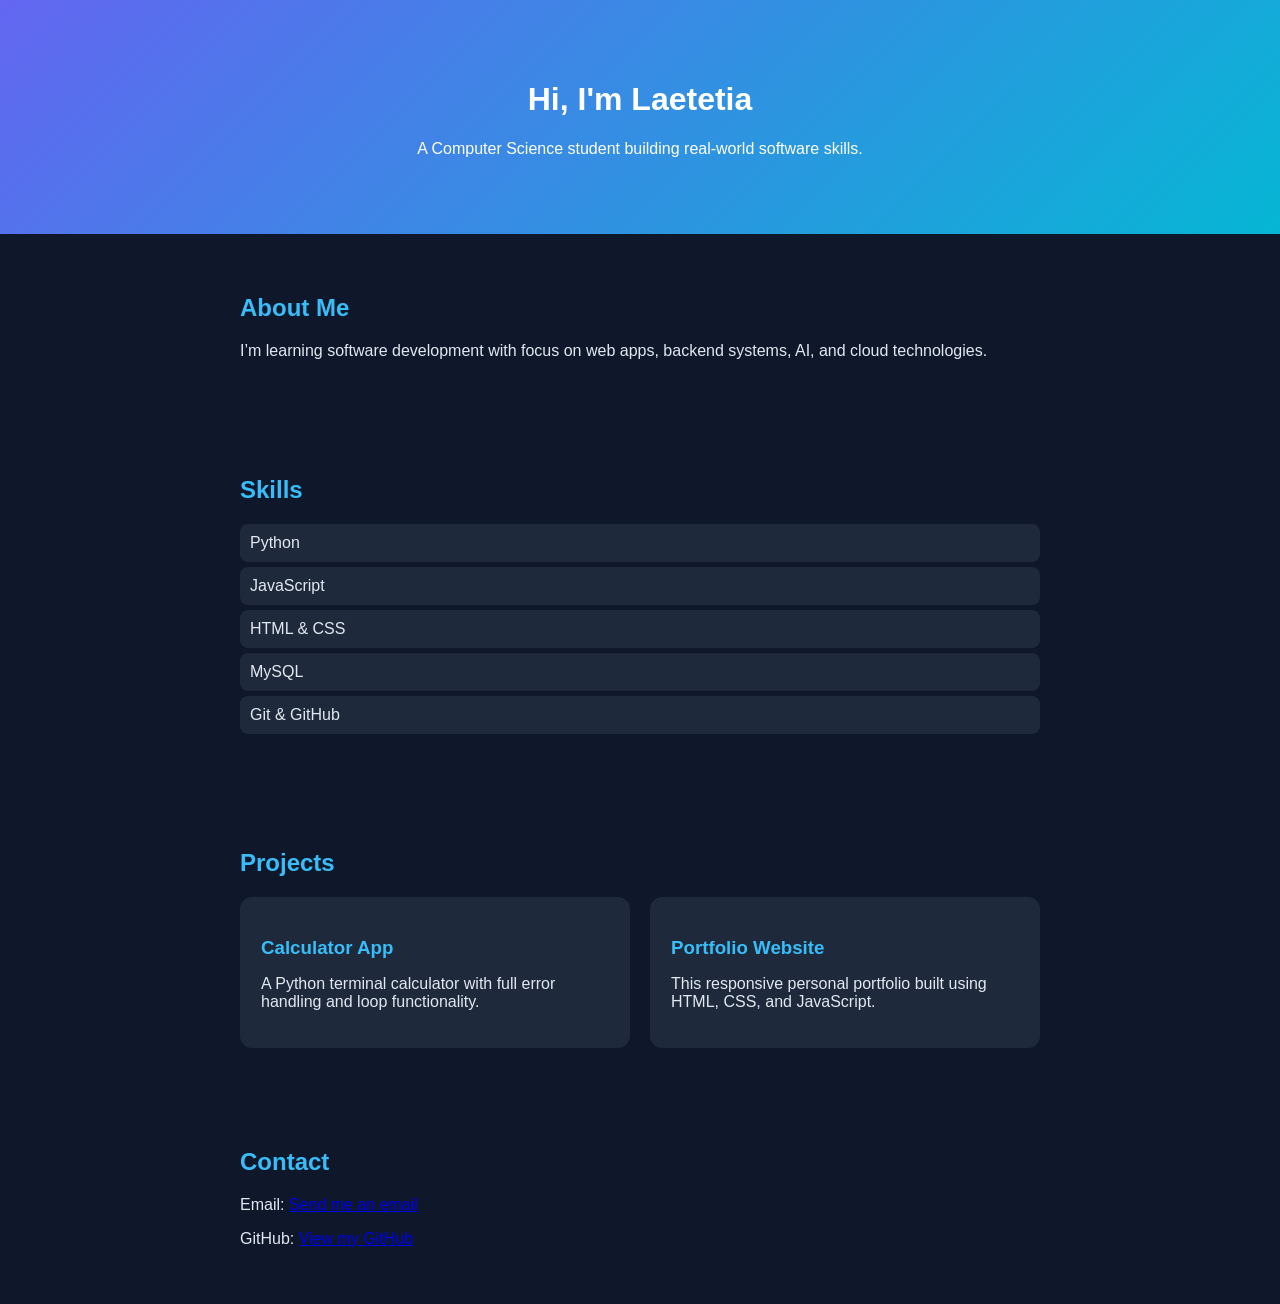
==== index.html @ 20bce2ae "Upgrade portfolio v2 with project cards and improved layout" ====
<!DOCTYPE html>
<html lang="en">
<head>
    <meta charset="UTF-8">
    <meta name="viewport" content="width=device-width, initial-scale=1.0">
    <title>Laetetia | Portfolio</title>
    <link rel="stylesheet" href="style.css">
</head>
<body>

    <header class="hero">
        <h1>Hi, I'm Laetetia </h1>
        <p>A Computer Science student building real-world software skills.</p>
    </header>

    <section class="about">
        <h2>About Me</h2>
        <p>I’m learning software development with focus on web apps, backend systems, AI, and cloud technologies.</p>
    </section>

    <section class="skills">
        <h2>Skills</h2>
        <ul>
            <li>Python</li>
            <li>JavaScript</li>
            <li>HTML & CSS</li>
            <li>MySQL</li>
            <li>Git & GitHub</li>
        </ul>
    </section>

    <section class="projects">
    <h2>Projects</h2>

    <div class="project-grid">

        <div class="card">
            <h3>Calculator App</h3>
            <p>A Python terminal calculator with full error handling and loop functionality.</p>
        </div>

        <div class="card">
            <h3>Portfolio Website</h3>
            <p>This responsive personal portfolio built using HTML, CSS, and JavaScript.</p>
        </div>

    </div>
</section>
    <section class="contact">
    <h2>Contact</h2>

    <p>Email: <a href="mailto:laetetiamumbe@gmail.com">Send me an email</a></p>
    <p>GitHub: <a href="https://github.com/Laetetia" target="_blank">View my GitHub</a></p>
</section>

    <script src="script.js"></script>
</body>
</html>
---- style.css ----
body {
    font-family: Arial, sans-serif;
    margin: 0;
    padding: 0;
    background: #0f172a;
    color: #e2e8f0;
}

.hero {
    text-align: center;
    padding: 60px 20px;
    background: linear-gradient(135deg, #6366f1, #06b6d4);
    color: white;
}

section {
    padding: 40px;
    max-width: 800px;
    margin: auto;
}

h2 {
    color: #38bdf8;
}

ul {
    list-style: none;
    padding: 0;
}

ul li {
    background: #1e293b;
    margin: 5px 0;
    padding: 10px;
    border-radius: 8px;
    transition: 0.3s;
}

ul li:hover {
    background: #334155;
    transform: translateX(5px);
}
@media (max-width: 768px) {
    .hero {
        padding: 40px 15px;
    }

    section {
        padding: 20px;
    }

    h1 {
        font-size: 24px;
    }

    h2 {
        font-size: 20px;
    }

    ul li {
        font-size: 14px;
    }
}
.hero h1 {
    animation: fadeDown 1s ease-in-out;
}

.hero p {
    animation: fadeUp 1.2s ease-in-out;
}

@keyframes fadeDown {
    from {
        opacity: 0;
        transform: translateY(-20px);
    }
    to {
        opacity: 1;
        transform: translateY(0);
    }
}

@keyframes fadeUp {
    from {
        opacity: 0;
        transform: translateY(20px);
    }
    to {
        opacity: 1;
        transform: translateY(0);
    }
}
.project-grid {
    display: grid;
    grid-template-columns: repeat(auto-fit, minmax(250px, 1fr));
    gap: 20px;
    margin-top: 20px;
}

.card {
    background: #1e293b;
    padding: 20px;
    border-radius: 12px;
    transition: 0.3s ease;
    border: 1px solid transparent;
}

.card:hover {
    transform: translateY(-5px);
    border-color: #38bdf8;
    background: #263244;
}

.card h3 {
    color: #38bdf8;
    margin-bottom: 10px;
}
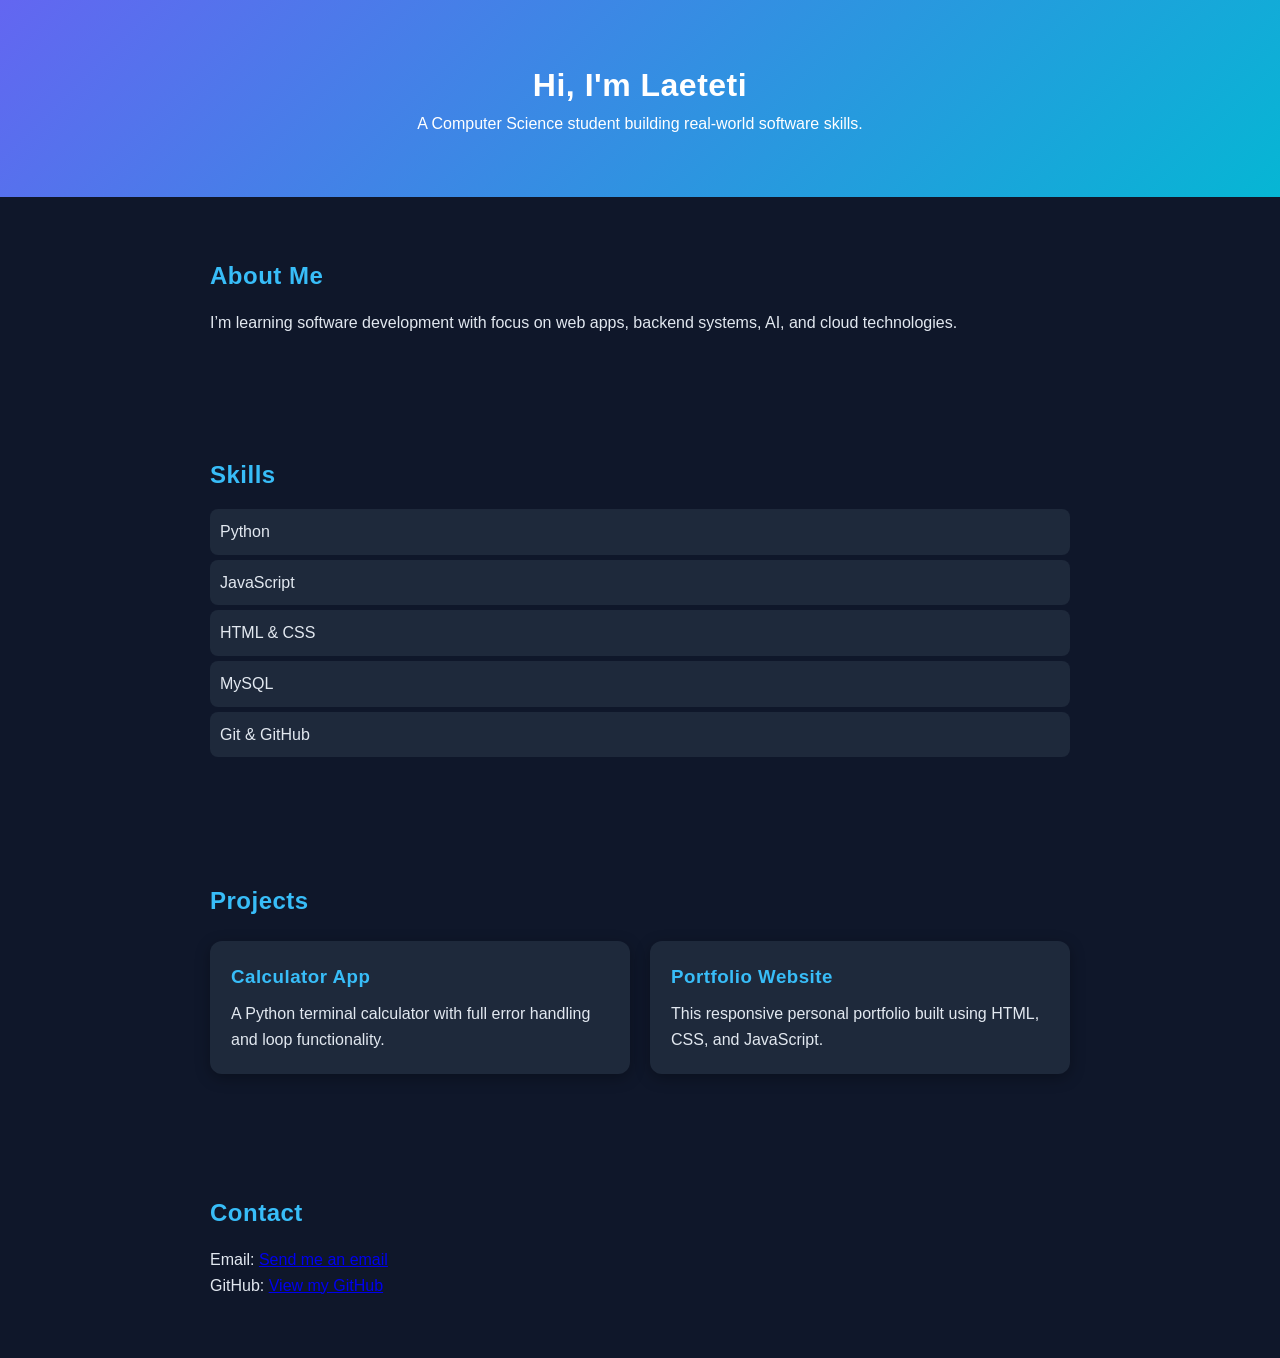
==== commit f9283486: "Portfolio v4: typing animation and UI polish" ====
--- a/index.html
+++ b/index.html
@@ -9,7 +9,7 @@
 <body>
 
     <header class="hero">
-        <h1>Hi, I'm Laetetia </h1>
+        <h1></h1>
         <p>A Computer Science student building real-world software skills.</p>
     </header>
 
--- a/style.css
+++ b/style.css
@@ -1,3 +1,20 @@
+* {
+    margin: 0;
+    padding: 0;
+    box-sizing: border-box;
+}
+
+body {
+    line-height: 1.6;
+}
+h1, h2, h3 {
+    font-family: Arial, sans-serif;
+    letter-spacing: 0.5px;
+}
+
+h2 {
+    margin-bottom: 15px;
+}
 body {
     font-family: Arial, sans-serif;
     margin: 0;
@@ -5,7 +22,9 @@
     background: #0f172a;
     color: #e2e8f0;
 }
-
+html {
+    scroll-behavior: smooth;
+}
 .hero {
     text-align: center;
     padding: 60px 20px;
@@ -14,8 +33,8 @@
 }
 
 section {
-    padding: 40px;
-    max-width: 800px;
+    padding: 60px 20px;
+    max-width: 900px;
     margin: auto;
 }
 
@@ -114,4 +133,11 @@
 .card h3 {
     color: #38bdf8;
     margin-bottom: 10px;
+}
+.card {
+    box-shadow: 0 4px 15px rgba(0,0,0,0.3);
+}
+
+.card:hover {
+    box-shadow: 0 8px 25px rgba(56, 189, 248, 0.3);
 }
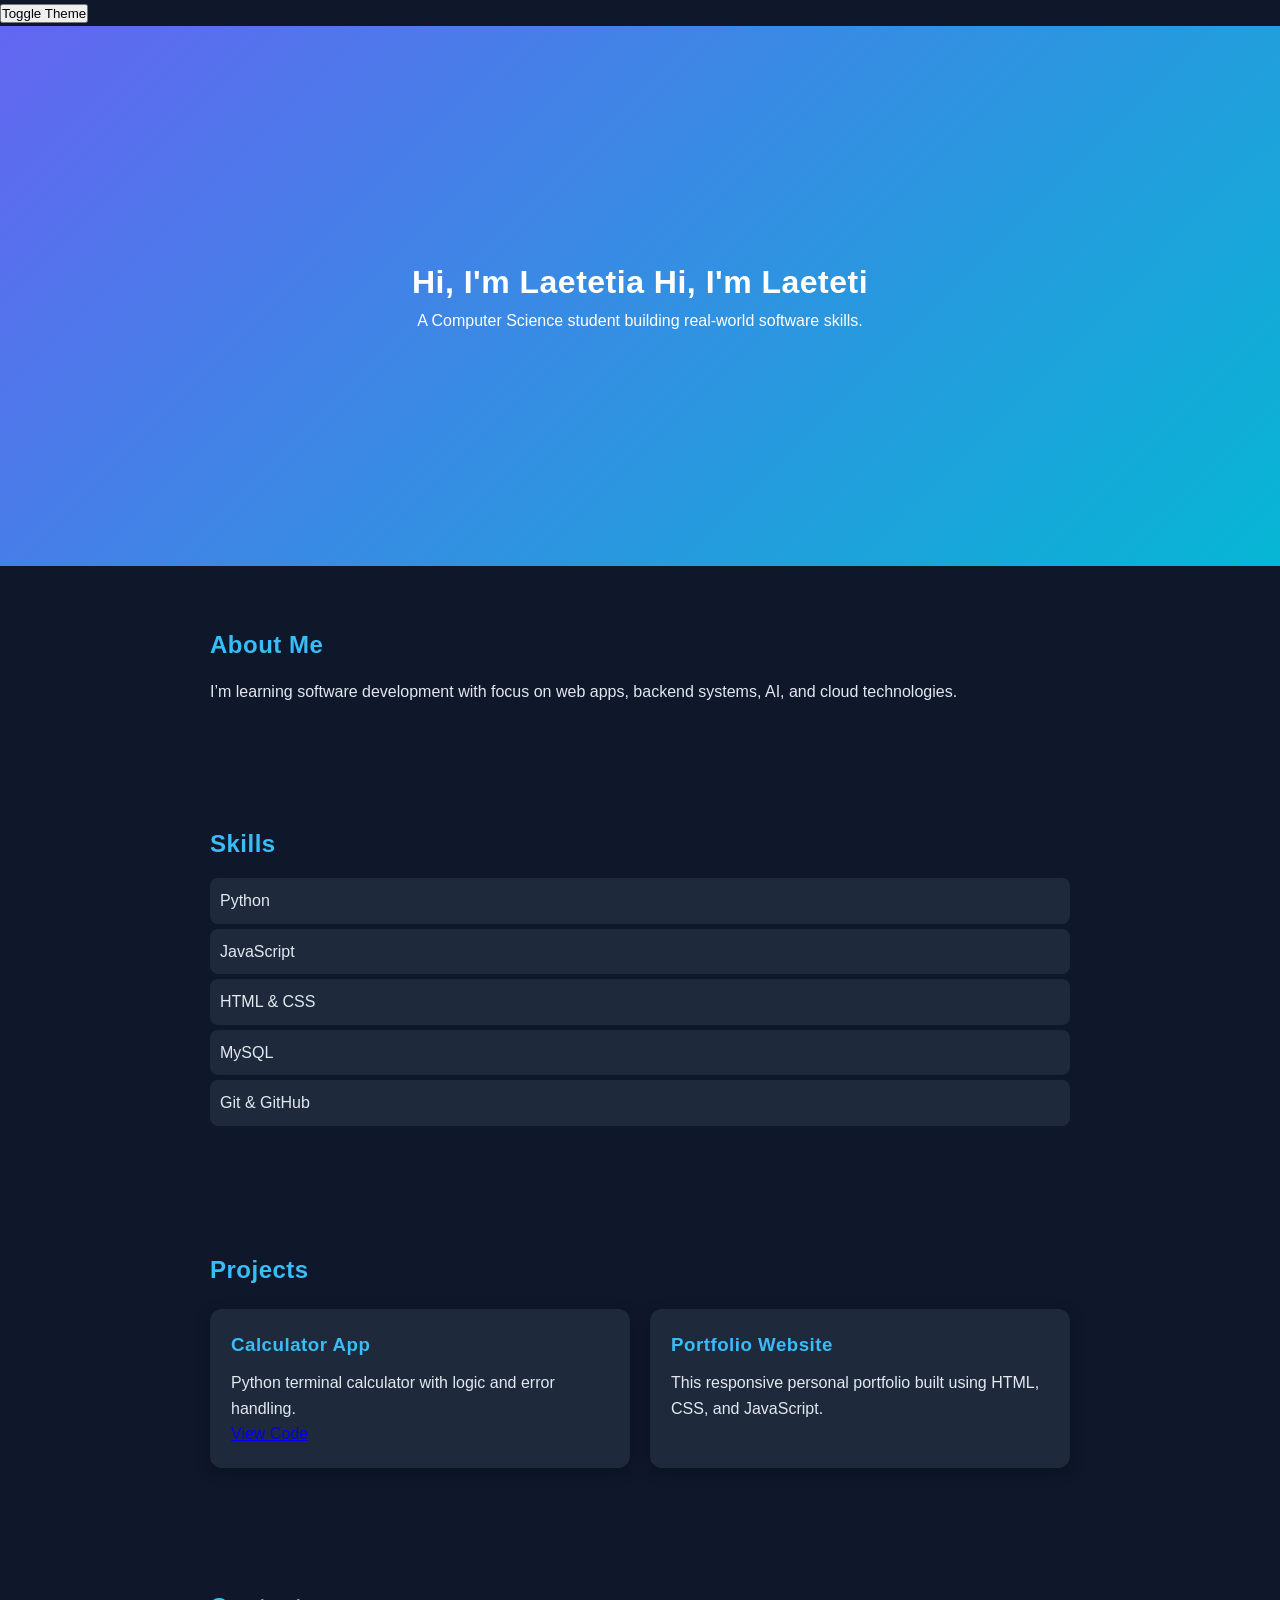
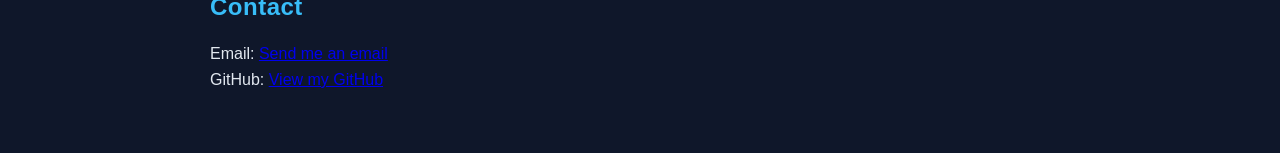
==== commit e8ced63a: "Portfolio v5: theme toggle and professional enhancements" ====
--- a/index.html
+++ b/index.html
@@ -7,9 +7,9 @@
     <link rel="stylesheet" href="style.css">
 </head>
 <body>
-
+<button id="themeToggle">Toggle Theme</button>
     <header class="hero">
-        <h1></h1>
+        <h1>Hi, I'm Laetetia </h1>
         <p>A Computer Science student building real-world software skills.</p>
     </header>
 
@@ -35,9 +35,10 @@
     <div class="project-grid">
 
         <div class="card">
-            <h3>Calculator App</h3>
-            <p>A Python terminal calculator with full error handling and loop functionality.</p>
-        </div>
+    <h3>Calculator App</h3>
+    <p>Python terminal calculator with logic and error handling.</p>
+    <a href="https://github.com/Laetetia/My-career" target="_blank">View Code</a>
+</div>
 
         <div class="card">
             <h3>Portfolio Website</h3>
--- a/style.css
+++ b/style.css
@@ -140,4 +140,20 @@
 
 .card:hover {
     box-shadow: 0 8px 25px rgba(56, 189, 248, 0.3);
+}
+.light-mode {
+    background: #f1f5f9;
+    color: #0f172a;
+}
+
+.light-mode .card {
+    background: white;
+    color: #0f172a;
+}
+.hero {
+    min-height: 60vh;
+    display: flex;
+    flex-direction: column;
+    justify-content: center;
+    align-items: center;
 }
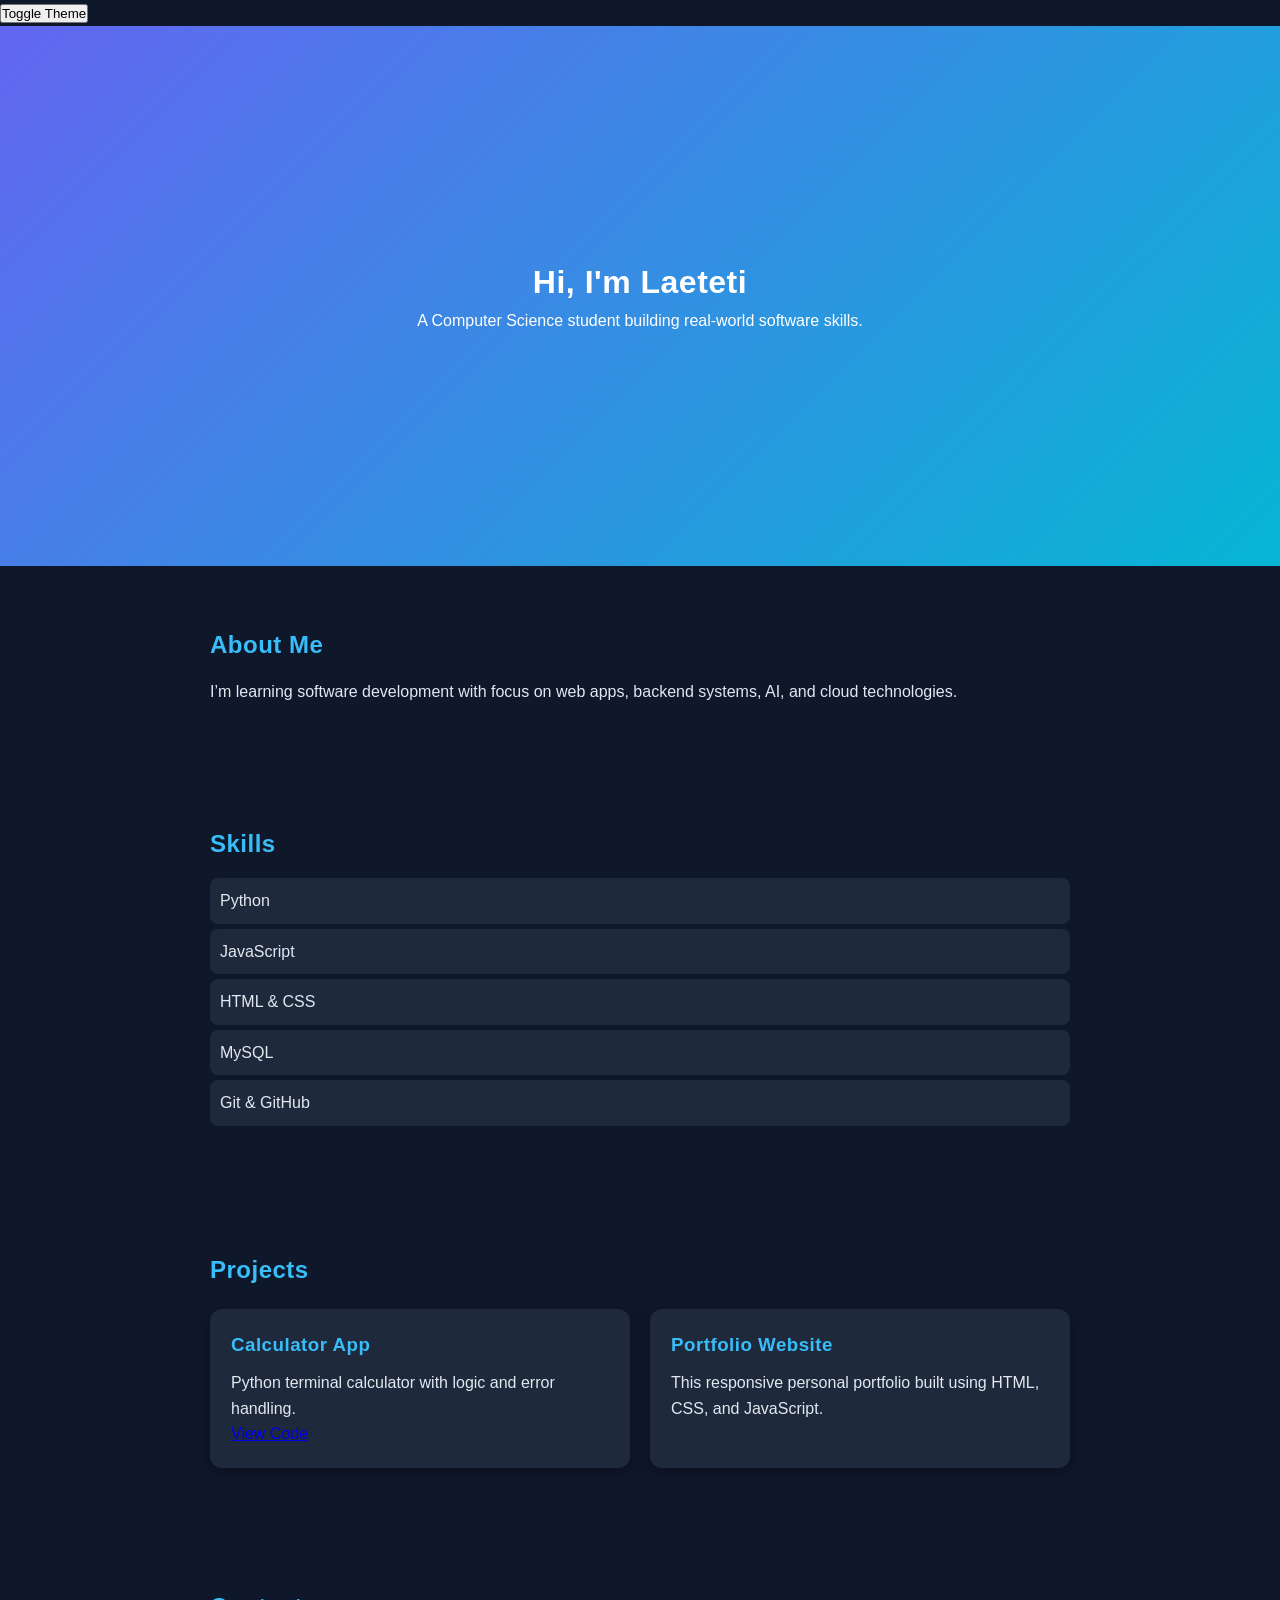
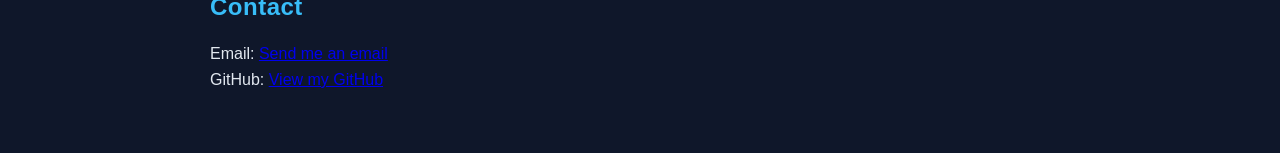
==== commit 39cf3ff1: "Portfolio v5: theme toggle and professional enhancements" ====
--- a/index.html
+++ b/index.html
@@ -9,7 +9,7 @@
 <body>
 <button id="themeToggle">Toggle Theme</button>
     <header class="hero">
-        <h1>Hi, I'm Laetetia </h1>
+        <h1></h1>
         <p>A Computer Science student building real-world software skills.</p>
     </header>
 
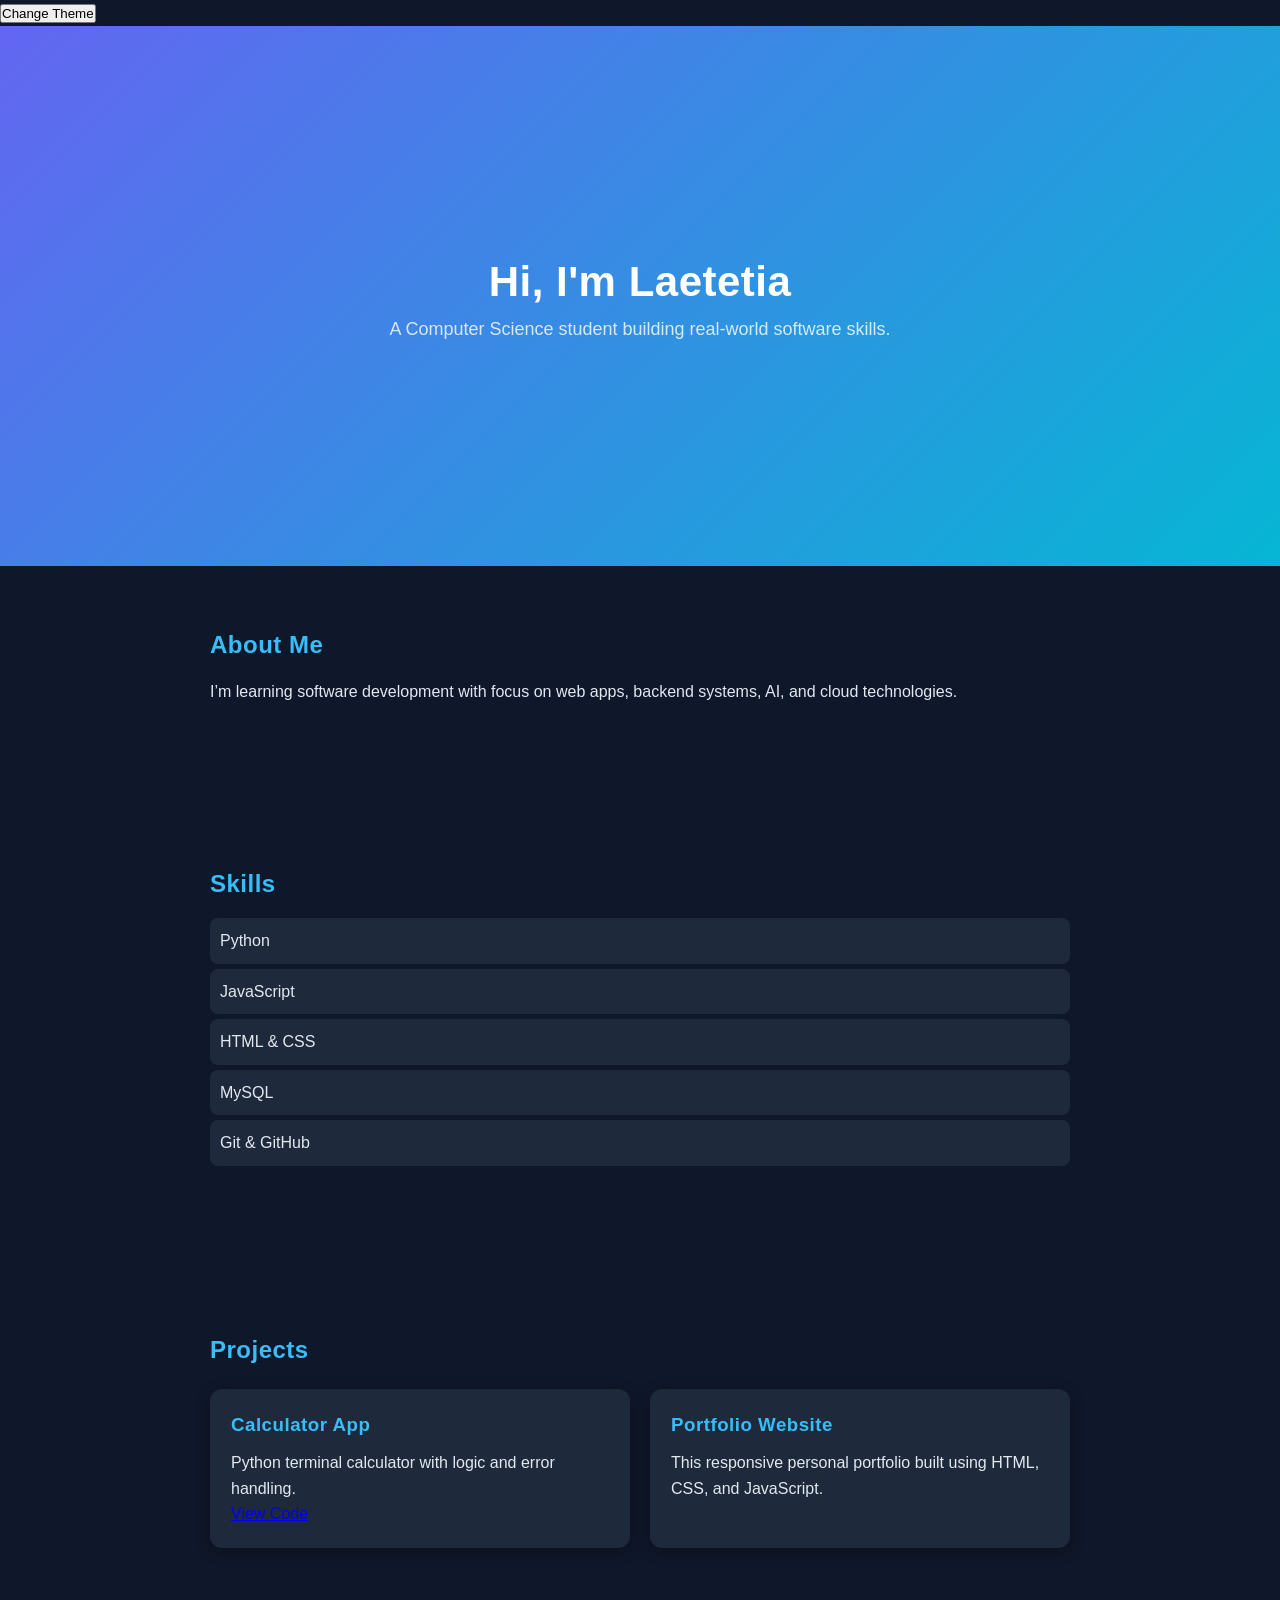
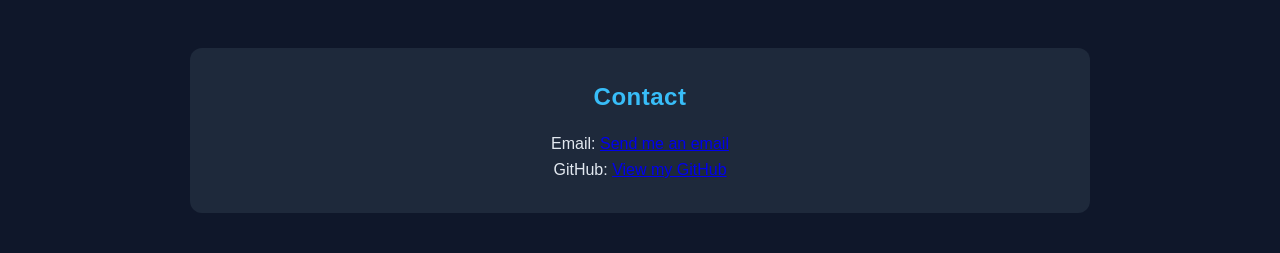
==== commit 408a34a2: "Fix email link using mailto & Portfolio v6: professional UI polish improvements" ====
--- a/index.html
+++ b/index.html
@@ -7,7 +7,7 @@
     <link rel="stylesheet" href="style.css">
 </head>
 <body>
-<button id="themeToggle">Toggle Theme</button>
+<button id="themeToggle">Change Theme</button>
     <header class="hero">
         <h1></h1>
         <p>A Computer Science student building real-world software skills.</p>
@@ -50,7 +50,7 @@
     <section class="contact">
     <h2>Contact</h2>
 
-    <p>Email: <a href="mailto:laetetiamumbe@gmail.com">Send me an email</a></p>
+    <p>Email: <a href="mailto:laetetiamumbe@gmail.com?subject=Portfolio%20Inquiry&body=Hi%20Laetetia,%20I%20saw%20your%20portfolio...">Send me an email</a></p>
     <p>GitHub: <a href="https://github.com/Laetetia" target="_blank">View my GitHub</a></p>
 </section>
 
--- a/style.css
+++ b/style.css
@@ -156,4 +156,22 @@
     flex-direction: column;
     justify-content: center;
     align-items: center;
-}+}
+.hero h1 {
+    font-size: 42px;
+    font-weight: bold;
+}
+
+.hero p {
+    font-size: 18px;
+    opacity: 0.8;
+}
+section {
+    margin-bottom: 40px;
+}
+.contact {
+    background: #1e293b;
+    padding: 30px;
+    border-radius: 12px;
+    text-align: center;
+}
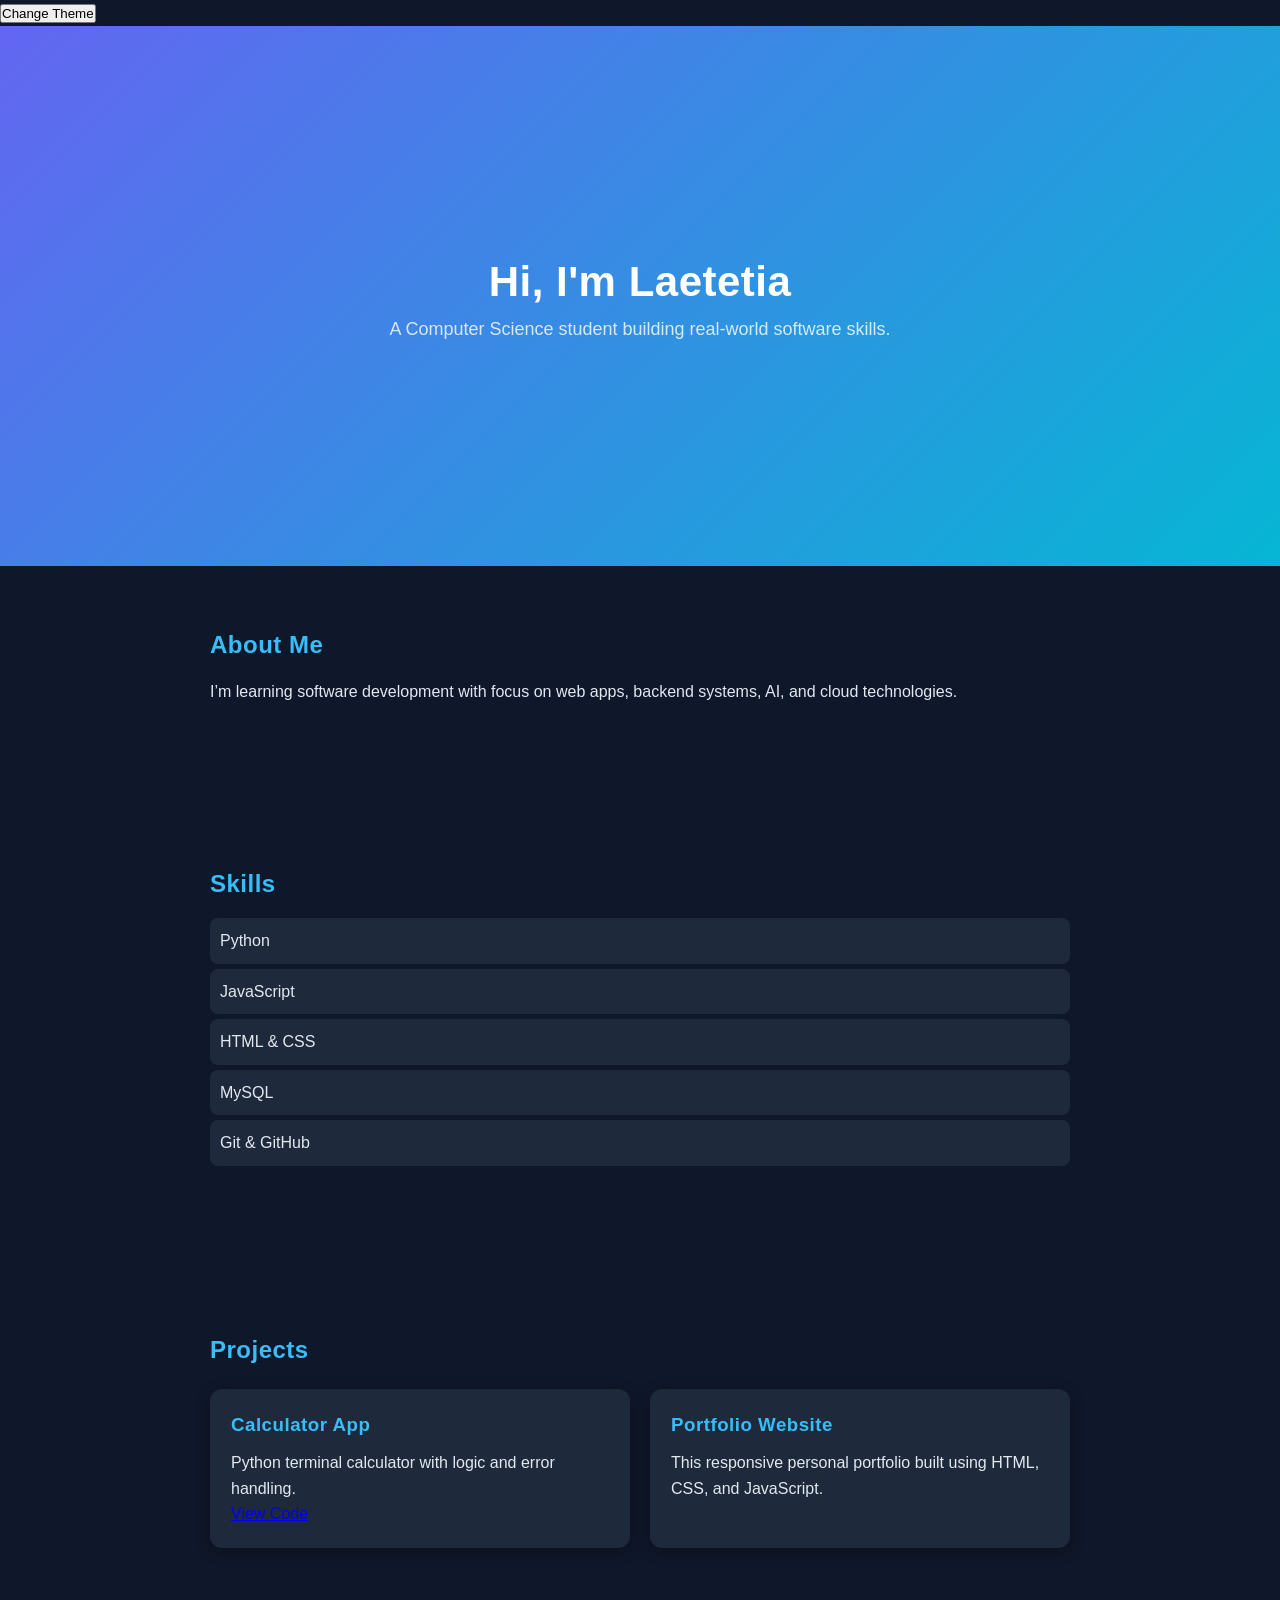
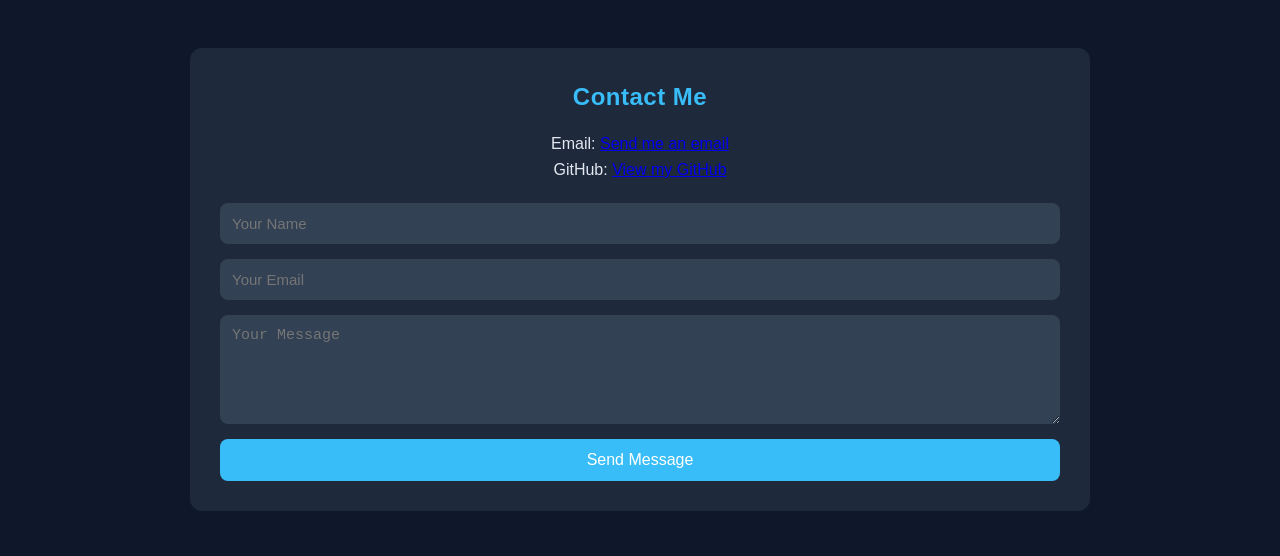
==== commit ea46d039: "Portfolio v7: added interactive contact form" ====
--- a/index.html
+++ b/index.html
@@ -47,12 +47,25 @@
 
     </div>
 </section>
-    <section class="contact">
-    <h2>Contact</h2>
 
-    <p>Email: <a href="mailto:laetetiamumbe@gmail.com?subject=Portfolio%20Inquiry&body=Hi%20Laetetia,%20I%20saw%20your%20portfolio...">Send me an email</a></p>
+<section class="contact">
+    <h2>Contact Me</h2>
+     <p>Email: <a href="mailto:laetetiamumbe@gmail.com">Send me an email</a></p>
     <p>GitHub: <a href="https://github.com/Laetetia" target="_blank">View my GitHub</a></p>
+    <form class="contact-form">
+        <input type="text" placeholder="Your Name" required>
+
+        <input type="email" placeholder="Your Email" required>
+
+        <textarea placeholder="Your Message" rows="5" required></textarea>
+
+        <button type="submit">Send Message</button>
+    </form>
 </section>
+
+
+ 
+
 
     <script src="script.js"></script>
 </body>
--- a/style.css
+++ b/style.css
@@ -175,3 +175,34 @@
     border-radius: 12px;
     text-align: center;
 }
+.contact-form {
+    display: flex;
+    flex-direction: column;
+    gap: 15px;
+    margin-top: 20px;
+}
+
+.contact-form input,
+.contact-form textarea {
+    padding: 12px;
+    border: none;
+    border-radius: 8px;
+    background: #334155;
+    color: white;
+    font-size: 15px;
+}
+
+.contact-form button {
+    padding: 12px;
+    border: none;
+    border-radius: 8px;
+    background: #38bdf8;
+    color: white;
+    font-size: 16px;
+    cursor: pointer;
+    transition: 0.3s;
+}
+
+.contact-form button:hover {
+    background: #0ea5e9;
+}
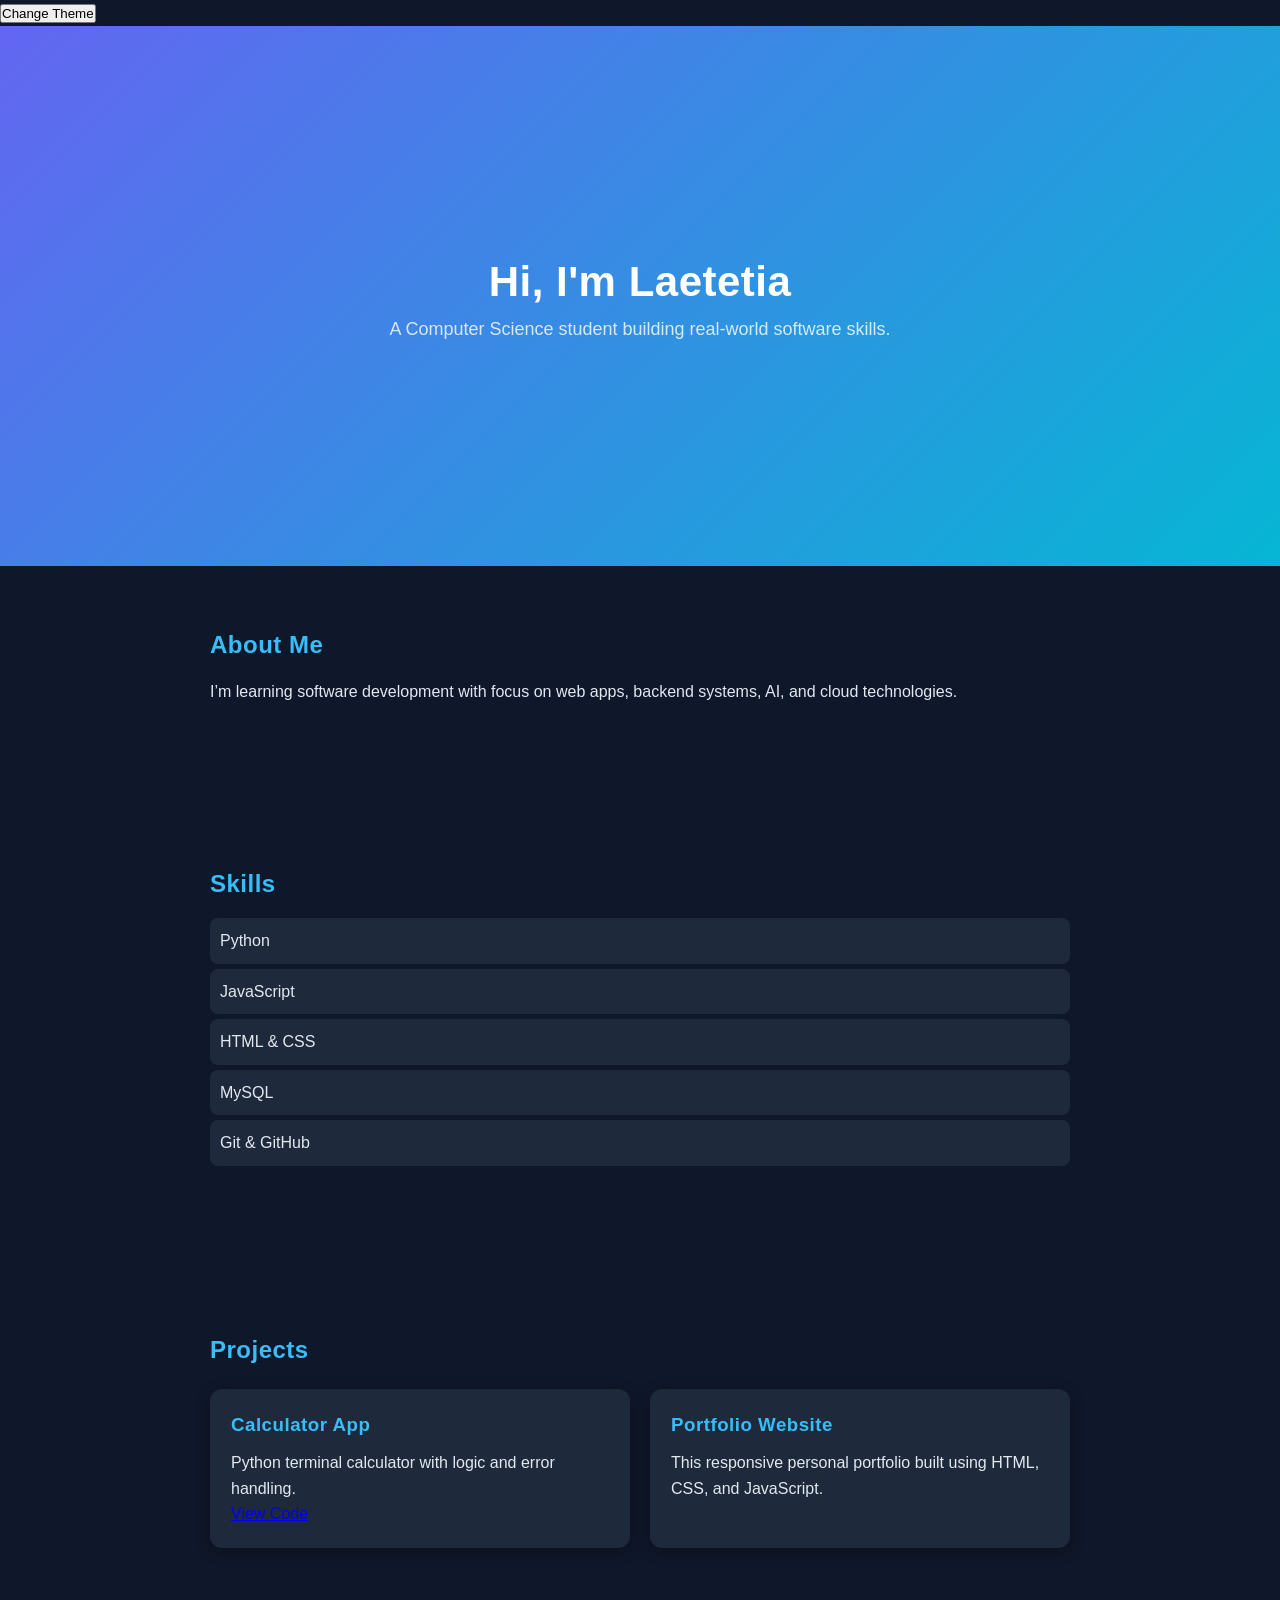
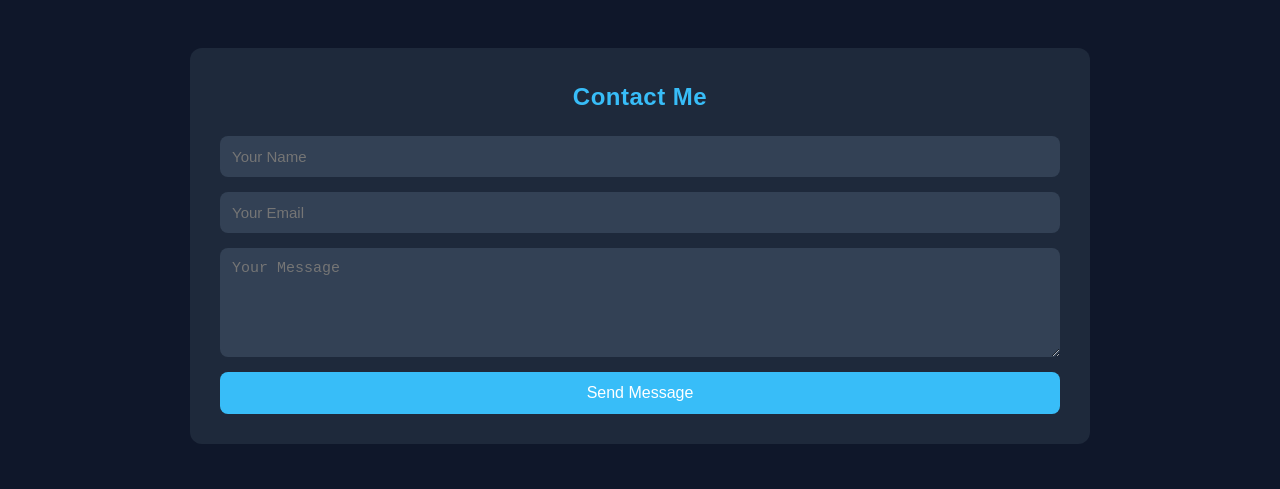
==== commit 4c83f2a6: "modified contact interactivity" ====
--- a/index.html
+++ b/index.html
@@ -50,8 +50,7 @@
 
 <section class="contact">
     <h2>Contact Me</h2>
-     <p>Email: <a href="mailto:laetetiamumbe@gmail.com">Send me an email</a></p>
-    <p>GitHub: <a href="https://github.com/Laetetia" target="_blank">View my GitHub</a></p>
+    
     <form class="contact-form">
         <input type="text" placeholder="Your Name" required>
 
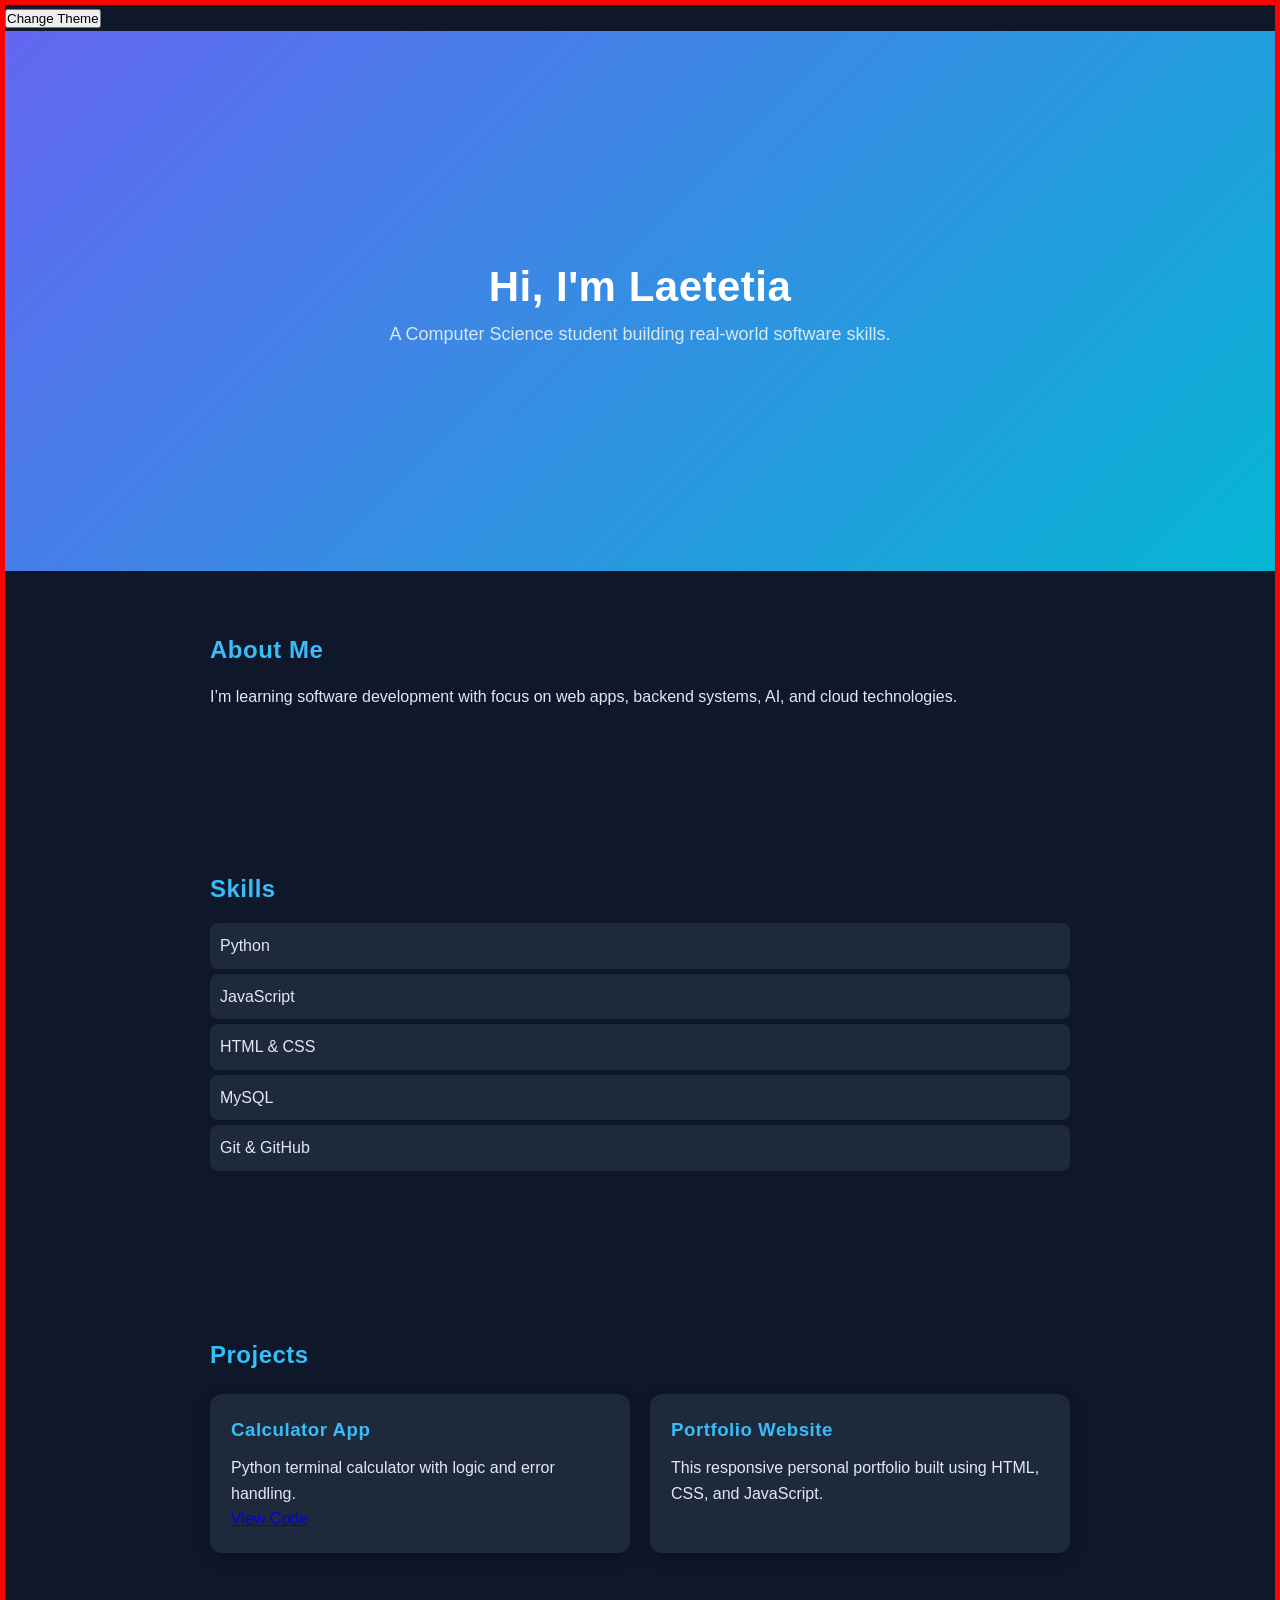
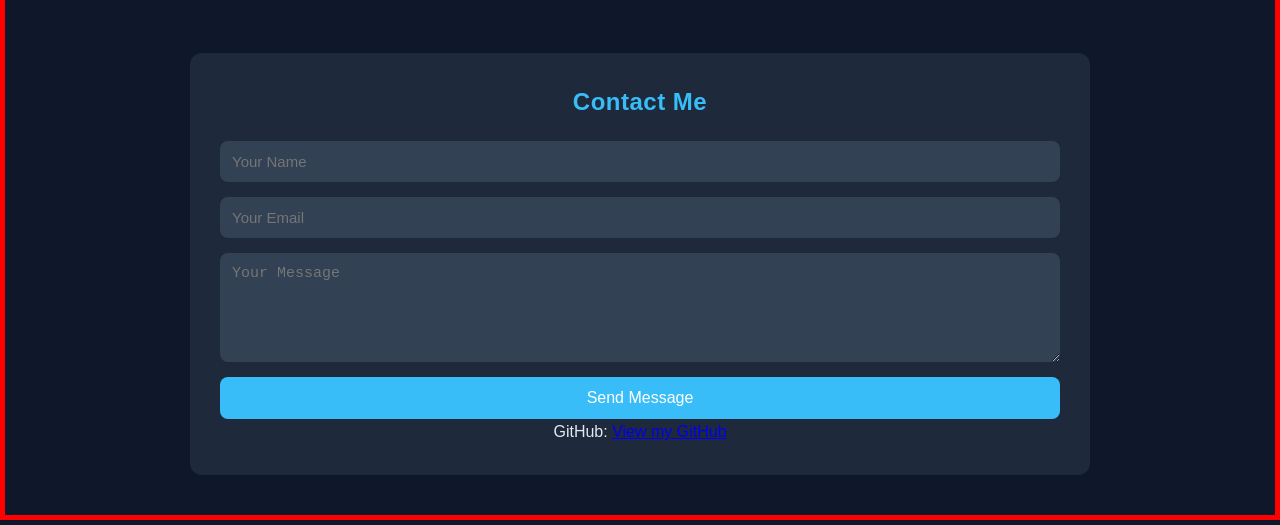
==== commit 5e1ff791: "Fix contact form styling" ====
--- a/index.html
+++ b/index.html
@@ -60,6 +60,8 @@
 
         <button type="submit">Send Message</button>
     </form>
+    
+    <p>GitHub: <a href="https://github.com/Laetetia" target="_blank">View my GitHub</a></p>
 </section>
 
 
--- a/style.css
+++ b/style.css
@@ -205,4 +205,7 @@
 
 .contact-form button:hover {
     background: #0ea5e9;
+}
+body {
+    border: 5px solid red;
 }
